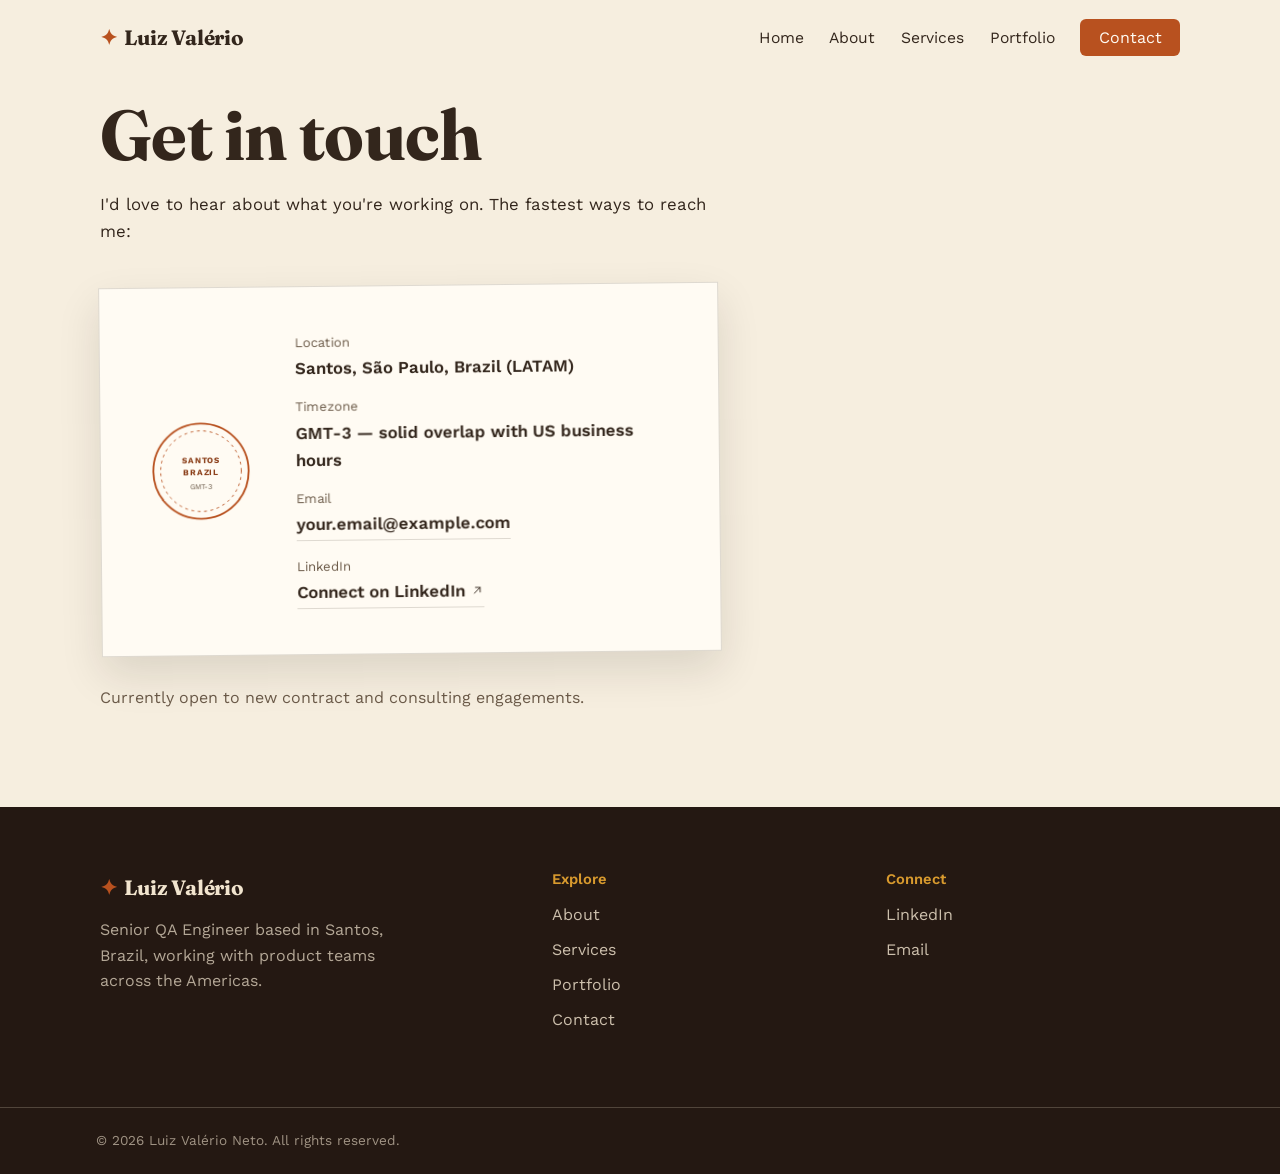
==== contact.html @ 1fc14a44 "Add files via upload" ====
<!DOCTYPE html>
<html lang="en">
<head>
<meta charset="UTF-8">
<meta name="viewport" content="width=device-width, initial-scale=1.0">
<title>Contact — Luiz Valério Neto, Senior QA Engineer</title>
<meta name="description" content="Get in touch with Luiz Valério Neto — Senior QA Engineer based in Santos, Brazil, available for international contracts.">
<meta property="og:title" content="Contact — Luiz Valério Neto">
<meta property="og:description" content="Senior QA Engineer based in Santos, Brazil, available for international contracts.">
<meta property="og:type" content="website">
<link rel="icon" type="image/svg+xml" href="images/favicon.svg">
<link rel="preconnect" href="https://fonts.googleapis.com">
<link rel="preconnect" href="https://fonts.gstatic.com" crossorigin>
<link href="https://fonts.googleapis.com/css2?family=Fraunces:ital,wght@0,400;0,500;0,600;0,700;1,500&family=Work+Sans:wght@400;500;600;700&display=swap" rel="stylesheet">
<link rel="stylesheet" href="css/style.css">
<link rel="stylesheet" href="css/animations.css">
</head>
<body>
<a class="skip-link" href="#main">Skip to content</a>

<header class="site-header">
  <div class="container site-header__inner">
    <a href="index.html" class="logo"><span class="logo__mark">✦</span>Luiz Valério</a>
    <nav class="main-nav" id="mainNav" aria-label="Primary">
      <ul>
        <li><a href="index.html" class="nav-link">Home</a></li>
        <li><a href="about.html" class="nav-link">About</a></li>
        <li><a href="services.html" class="nav-link">Services</a></li>
        <li><a href="portfolio.html" class="nav-link">Portfolio</a></li>
        <!-- Blog link hidden until you're ready to publish. Uncomment to reveal it in the nav:
        <li><a href="blog.html" class="nav-link">Blog</a></li>
        -->
        <li><a href="contact.html" class="nav-cta">Contact</a></li>
      </ul>
    </nav>
    <button class="nav-toggle" id="navToggle" aria-label="Toggle menu" aria-expanded="false">
      <span class="nav-toggle__bar"></span><span class="nav-toggle__bar"></span><span class="nav-toggle__bar"></span>
    </button>
  </div>
</header>

<main id="main">
  <section class="section">
    <div class="container">
      <h1 data-reveal="fade">Get in touch</h1>
      <p class="hero__lede" data-reveal="fade" style="margin-top:1rem;">I'd love to hear about what you're working on. The fastest ways to reach me:</p>

      <div style="margin-top:2.5rem;" data-reveal="fade">
        <div class="postcard">
          <svg class="postcard__postmark" viewBox="0 0 120 120" role="img" aria-label="Santos, Brazil postmark">
            <circle cx="60" cy="60" r="52" fill="none" stroke="var(--rust)" stroke-width="2"/>
            <circle cx="60" cy="60" r="44" fill="none" stroke="var(--rust)" stroke-width="1" stroke-dasharray="3 4"/>
            <text x="60" y="51" text-anchor="middle" font-family="Work Sans, sans-serif" font-size="9" font-weight="700" fill="var(--rust-dark)" letter-spacing="1">SANTOS</text>
            <text x="60" y="64" text-anchor="middle" font-family="Work Sans, sans-serif" font-size="9" font-weight="700" fill="var(--rust-dark)" letter-spacing="1">BRAZIL</text>
            <text x="60" y="80" text-anchor="middle" font-family="Work Sans, sans-serif" font-size="8" fill="var(--ink-soft)">GMT-3</text>
          </svg>
          <div class="postcard__lines">
            <div>
              <span class="postcard__line-label">Location</span>
              <span class="postcard__line-value">Santos, São Paulo, Brazil (LATAM)</span>
            </div>
            <div>
              <span class="postcard__line-label">Timezone</span>
              <span class="postcard__line-value">GMT-3 — solid overlap with US business hours</span>
            </div>
            <div>
              <span class="postcard__line-label">Email</span>
              <a class="postcard__line-value text-link" href="mailto:your.email@example.com">your.email@example.com</a>
            </div>
            <div>
              <span class="postcard__line-label">LinkedIn</span>
              <a class="postcard__line-value text-link" href="https://www.linkedin.com/in/luizvneto/" target="_blank" rel="noopener">Connect on LinkedIn
                <svg class="icon" viewBox="0 0 24 24" width="14" height="14"><path d="M7 17L17 7M9 7h8v8"/></svg>
              </a>
            </div>
          </div>
        </div>

        <p class="text-soft" style="margin-top:2rem;">Currently open to new contract and consulting engagements.</p>
      </div>
    </div>
  </section>
</main>

<footer class="site-footer">
  <div class="container footer__inner">
    <div class="footer__brand">
      <a href="index.html" class="logo"><span class="logo__mark">✦</span>Luiz Valério</a>
      <p>Senior QA Engineer based in Santos, Brazil, working with product teams across the Americas.</p>
    </div>
    <div class="footer__col">
      <h4>Explore</h4>
      <a href="about.html">About</a>
      <a href="services.html">Services</a>
      <a href="portfolio.html">Portfolio</a>
      <a href="contact.html">Contact</a>
    </div>
    <div class="footer__col">
      <h4>Connect</h4>
      <a href="https://www.linkedin.com/in/luizvneto/" target="_blank" rel="noopener">LinkedIn</a>
      <a href="mailto:your.email@example.com">Email</a>
    </div>
  </div>
  <div class="footer__bottom">
    <p>&copy; <span id="year"></span> Luiz Valério Neto. All rights reserved.</p>
  </div>
</footer>

<script src="js/main.js"></script>
</body>
</html>
---- css/style.css ----
/* =================================================================
   Luiz Valério Neto — Senior QA Engineer
   Main stylesheet
   ================================================================= */

:root {
  /* Color */
  --paper: #f6eedf;
  --paper-deep: #efe1c8;
  --surface: #fffbf3;
  --ink: #33261c;
  --ink-soft: #6b5a48;
  --rust: #b8511f;
  --rust-dark: #8a3d17;
  --marigold: #d89a2e;
  --marigold-dark: #8a6415;
  --moss: #5c6b47;
  --espresso: #241812;
  --espresso-text: #f1e4ce;
  --line: rgba(51, 38, 28, 0.16);
  --line-light: rgba(241, 228, 206, 0.22);

  /* Type */
  --font-display: "Fraunces", serif;
  --font-body: "Work Sans", sans-serif;

  /* Layout */
  --container-w: 1160px;
  --radius-sm: 6px;
  --radius-pill: 999px;
  --shadow-soft: 0 18px 40px rgba(36, 24, 18, 0.12);
  --header-h: 76px;
}

/* ---------- Reset ---------- */
*, *::before, *::after { box-sizing: border-box; }
html { scroll-behavior: smooth; }
@media (prefers-reduced-motion: reduce) {
  html { scroll-behavior: auto; }
}
body, h1, h2, h3, h4, p, figure, blockquote { margin: 0; }
ul { list-style: none; margin: 0; padding: 0; }
a { color: inherit; text-decoration: none; }
img, svg { display: block; max-width: 100%; }
button { font: inherit; color: inherit; background: none; border: 0; cursor: pointer; }
input, textarea { font: inherit; }

body {
  background: var(--paper);
  color: var(--ink);
  font-family: var(--font-body);
  font-size: 16px;
  line-height: 1.6;
  -webkit-font-smoothing: antialiased;
}

h1, h2, h3, h4 {
  font-family: var(--font-display);
  font-weight: 600;
  line-height: 1.12;
  color: var(--ink);
}

h1 { font-size: clamp(2.6rem, 5.5vw, 4.4rem); font-weight: 700; letter-spacing: -0.01em; }
h2 { font-size: clamp(1.9rem, 3.6vw, 2.7rem); letter-spacing: -0.005em; }
h3 { font-size: clamp(1.25rem, 2vw, 1.5rem); }

p { max-width: 62ch; }
p.wide { max-width: none; }

.text-soft { color: var(--ink-soft); }

/* Focus visibility */
a:focus-visible, button:focus-visible, .filter-tab:focus-visible {
  outline: 2px solid var(--rust);
  outline-offset: 3px;
  border-radius: 3px;
}

/* Skip link */
.skip-link {
  position: absolute;
  left: 1rem;
  top: -60px;
  background: var(--ink);
  color: var(--paper);
  padding: 0.6rem 1rem;
  border-radius: var(--radius-sm);
  z-index: 999;
  transition: top 0.2s ease;
}
.skip-link:focus { top: 1rem; }

/* ---------- Layout helpers ---------- */
.container {
  max-width: var(--container-w);
  margin-inline: auto;
  padding-inline: clamp(1.25rem, 4vw, 2.5rem);
}

.section {
  padding-block: clamp(3.5rem, 8vw, 6rem);
}
.section--tight { padding-block: clamp(2.5rem, 5vw, 3.5rem); }
.section--alt { background: var(--paper-deep); }
.section--dark { background: var(--espresso); color: var(--espresso-text); }
.section--dark h1, .section--dark h2, .section--dark h3 { color: var(--espresso-text); }
.section--dark .text-soft { color: rgba(241, 228, 206, 0.72); }

.section-head { max-width: 640px; margin-bottom: clamp(2rem, 4vw, 3rem); }
.section-head p { margin-top: 0.85rem; }

.stack { display: flex; flex-direction: column; gap: 1rem; }

/* ---------- Header ---------- */
.site-header {
  position: fixed;
  inset: 0 0 auto 0;
  height: var(--header-h);
  display: flex;
  align-items: center;
  z-index: 100;
  transition: background-color 0.35s ease, box-shadow 0.35s ease, height 0.3s ease;
}
.site-header.is-scrolled {
  background: rgba(246, 238, 223, 0.92);
  backdrop-filter: blur(10px);
  box-shadow: 0 1px 0 var(--line);
  height: 64px;
}
.site-header__inner {
  display: flex;
  align-items: center;
  justify-content: space-between;
  width: 100%;
}

.logo {
  font-family: var(--font-display);
  font-weight: 700;
  font-size: 1.3rem;
  letter-spacing: -0.01em;
  display: inline-flex;
  align-items: center;
  gap: 0.4rem;
}
.logo__mark { color: var(--rust); }

.main-nav ul {
  display: flex;
  align-items: center;
  gap: clamp(1.1rem, 2vw, 2rem);
}
.nav-link {
  position: relative;
  padding-block: 0.3rem;
  font-size: 0.98rem;
}
.nav-link::after {
  content: "";
  position: absolute;
  left: 0; right: 100%;
  bottom: -2px;
  height: 2px;
  background: var(--rust);
  transition: right 0.25s ease;
}
.nav-link:hover::after, .nav-link.is-active::after { right: 0; }
.nav-link.is-active { color: var(--rust-dark); }

.nav-cta {
  background: var(--rust);
  color: var(--surface) !important;
  padding: 0.55rem 1.15rem;
  border-radius: var(--radius-sm);
  transition: background-color 0.25s ease, transform 0.25s ease;
}
.nav-cta::after { display: none; }
.nav-cta:hover { background: var(--rust-dark); transform: translateY(-1px); }

.nav-toggle {
  display: none;
  flex-direction: column;
  gap: 5px;
  padding: 0.5rem;
  z-index: 110;
}
.nav-toggle__bar {
  width: 24px; height: 2px;
  background: var(--ink);
  transition: transform 0.3s ease, opacity 0.3s ease;
}
body.nav-open .nav-toggle__bar:nth-child(1) { transform: translateY(7px) rotate(45deg); }
body.nav-open .nav-toggle__bar:nth-child(2) { opacity: 0; }
body.nav-open .nav-toggle__bar:nth-child(3) { transform: translateY(-7px) rotate(-45deg); }

@media (max-width: 900px) {
  .nav-toggle { display: flex; }
  .main-nav {
    position: fixed;
    inset: 0;
    background: var(--paper-deep);
    transform: translateX(100%);
    transition: transform 0.35s ease;
    padding-top: var(--header-h);
  }
  body.nav-open .main-nav { transform: translateX(0); }
  .main-nav ul {
    flex-direction: column;
    align-items: flex-start;
    padding: 2rem clamp(1.25rem, 4vw, 2.5rem);
    gap: 1.6rem;
  }
  .nav-link { font-size: 1.3rem; }
  .nav-cta { margin-top: 0.5rem; }
}

/* ---------- Buttons ---------- */
.btn {
  position: relative;
  display: inline-flex;
  align-items: center;
  gap: 0.5rem;
  padding: 0.85rem 1.6rem;
  border-radius: var(--radius-sm);
  font-weight: 600;
  font-size: 0.98rem;
  overflow: hidden;
  isolation: isolate;
}
.btn--primary {
  background: var(--rust);
  color: var(--surface);
}
.btn--primary::before {
  content: "";
  position: absolute;
  inset: 0;
  background: var(--rust-dark);
  transform: translateX(-101%);
  transition: transform 0.3s ease;
  z-index: -1;
}
.btn--primary:hover::before { transform: translateX(0); }

.btn--outline {
  border: 1.5px solid var(--ink);
  color: var(--ink);
}
.btn--outline::before {
  content: "";
  position: absolute;
  inset: 0;
  background: var(--ink);
  transform: translateX(-101%);
  transition: transform 0.3s ease;
  z-index: -1;
}
.btn--outline:hover { color: var(--paper); }
.btn--outline:hover::before { transform: translateX(0); }

.btn--outline-light {
  border: 1.5px solid rgba(241, 228, 206, 0.55);
  color: var(--espresso-text);
}
.btn--outline-light::before {
  content: "";
  position: absolute;
  inset: 0;
  background: var(--espresso-text);
  transform: translateX(-101%);
  transition: transform 0.3s ease;
  z-index: -1;
}
.btn--outline-light:hover { color: var(--espresso); }
.btn--outline-light:hover::before { transform: translateX(0); }

.btn-row { display: flex; flex-wrap: wrap; gap: 0.9rem; }

.text-link {
  display: inline-flex;
  align-items: center;
  gap: 0.35rem;
  font-weight: 600;
  border-bottom: 1.5px solid var(--line);
  padding-bottom: 2px;
  transition: border-color 0.2s ease, color 0.2s ease;
}
.text-link:hover { border-color: var(--rust); color: var(--rust-dark); }
.text-link svg { width: 14px; height: 14px; }

/* ---------- Icons ---------- */
.icon {
  width: 22px;
  height: 22px;
  stroke: currentColor;
  fill: none;
  stroke-width: 1.6;
  stroke-linecap: round;
  stroke-linejoin: round;
  flex-shrink: 0;
}

/* ---------- Hero ---------- */
.hero {
  position: relative;
  padding-top: calc(var(--header-h) + clamp(2rem, 6vw, 4rem));
  padding-bottom: clamp(3rem, 7vw, 5rem);
  overflow: hidden;
}
.hero__inner {
  display: grid;
  grid-template-columns: 1.05fr 0.95fr;
  gap: clamp(2rem, 5vw, 4rem);
  align-items: center;
}
@media (max-width: 860px) {
  .hero__inner { grid-template-columns: 1fr; }
  .hero__visual { order: -1; max-width: 280px; margin-inline: auto; }
}

.hero__role {
  font-family: var(--font-display);
  font-weight: 500;
  font-style: italic;
  font-size: clamp(1.3rem, 2.4vw, 1.7rem);
  color: var(--rust-dark);
  margin-top: 0.35rem;
}
.hero__tagline-row {
  margin-top: 1.4rem;
  font-size: clamp(1.05rem, 1.6vw, 1.25rem);
  min-height: 1.6em;
  color: var(--ink-soft);
}
.hero__caret {
  display: inline-block;
  width: 2px;
  margin-left: 2px;
  background: var(--rust);
  animation: caretBlink 1s steps(1) infinite;
}
.hero__lede { margin-top: 1.4rem; font-size: 1.05rem; }
.hero__actions { margin-top: 2.2rem; }

.hero__visual {
  position: relative;
  aspect-ratio: 1 / 1;
  display: flex;
  align-items: center;
  justify-content: center;
}
.leaves {
  position: absolute;
  inset: -10% -10% -10% -10%;
  pointer-events: none;
  z-index: 0;
}
.leaf {
  position: absolute;
  top: 0;
  border-radius: 0 60% 0 60%;
  opacity: 0;
  animation-name: leafFall;
  animation-timing-function: linear;
  animation-iteration-count: infinite;
}

.stamp-wrapper {
  position: relative;
  z-index: 1;
  width: min(300px, 82%);
  animation: stampFloat 6s ease-in-out infinite;
}
.stamp { width: 100%; height: auto; overflow: visible; }
.stamp-ring {
  transform-origin: 110px 110px;
  animation: stampSpin 60s linear infinite;
}
.stamp-outer-ring { fill: none; stroke: var(--rust); stroke-width: 1.4; opacity: 0.75; }
.stamp-inner-ring { fill: none; stroke: var(--rust); stroke-width: 3; }
.stamp-ring-text {
  font-family: var(--font-body);
  font-size: 11.5px;
  font-weight: 600;
  letter-spacing: 1px;
  fill: var(--rust-dark);
}
.stamp-ticks line { stroke: var(--rust); stroke-width: 3; stroke-linecap: round; }
.stamp-check { fill: none; stroke: var(--rust-dark); stroke-width: 8; stroke-linecap: round; stroke-linejoin: round; }

/* ---------- Fact strip ---------- */
.fact-strip {
  display: flex;
  flex-wrap: wrap;
  border-top: 1px solid var(--line);
  border-bottom: 1px solid var(--line);
}
.fact-strip__item {
  flex: 1 1 220px;
  padding: 1.4rem clamp(1rem, 2vw, 1.8rem);
  border-left: 1px solid var(--line);
  font-size: 0.98rem;
}
.fact-strip__item:first-child { border-left: none; }
@media (max-width: 640px) {
  .fact-strip__item { border-left: none; border-top: 1px solid var(--line); }
  .fact-strip__item:first-child { border-top: none; }
}

/* ---------- Ledger rows ---------- */
.ledger { border-top: 1px solid var(--line); }
.ledger-row {
  display: flex;
  gap: 1.4rem;
  padding-block: 1.9rem;
  border-bottom: 1px solid var(--line);
  align-items: flex-start;
}
.ledger-row__icon {
  flex-shrink: 0;
  width: 46px;
  height: 46px;
  border-radius: 50%;
  background: var(--paper-deep);
  display: flex;
  align-items: center;
  justify-content: center;
  color: var(--rust-dark);
}
.section--dark .ledger-row__icon { background: rgba(241, 228, 206, 0.1); color: var(--marigold); }
.section--dark .ledger { border-color: var(--line-light); }
.section--dark .ledger-row { border-color: var(--line-light); }
.ledger-row__content h3 { margin-bottom: 0.35rem; }
.ledger-row__meta { color: var(--ink-soft); font-size: 0.95rem; margin-top: 0.2rem; }
.ledger-row__underline {
  display: block;
  height: 1px;
  background: var(--rust);
  width: 0;
  margin-top: 0.6rem;
  transition: width 0.7s ease;
}
[data-reveal].is-in .ledger-row__underline { width: 46px; }

/* ---------- Tag cloud ---------- */
.tag-cloud { display: flex; flex-wrap: wrap; gap: 0.65rem; }
.tag {
  display: inline-flex;
  align-items: center;
  padding: 0.55rem 1.05rem;
  border-radius: var(--radius-pill);
  font-size: 0.92rem;
  font-weight: 600;
  border: 1px solid transparent;
}
.tag:nth-child(3n+1) { color: var(--rust-dark); background: rgba(184, 81, 31, 0.1); border-color: rgba(184, 81, 31, 0.28); }
.tag:nth-child(3n+2) { color: var(--marigold-dark); background: rgba(216, 154, 46, 0.14); border-color: rgba(216, 154, 46, 0.3); }
.tag:nth-child(3n) { color: var(--moss); background: rgba(92, 107, 71, 0.12); border-color: rgba(92, 107, 71, 0.3); }

/* ---------- Index cards (services / portfolio) ---------- */
.card-grid {
  display: grid;
  grid-template-columns: repeat(auto-fit, minmax(260px, 1fr));
  gap: 1.4rem;
}
.index-card {
  position: relative;
  background: var(--surface);
  border: 1px solid var(--line);
  border-top: 3px solid var(--rust);
  padding: 1.8rem 1.6rem;
  transition: transform 0.3s ease, box-shadow 0.3s ease;
  overflow: hidden;
}
.index-card::before {
  content: "";
  position: absolute;
  top: 0; right: 0;
  width: 0; height: 0;
  border-style: solid;
  border-width: 0 22px 22px 0;
  border-color: transparent var(--paper-deep) transparent transparent;
  transition: border-color 0.3s ease;
}
.index-card:hover {
  transform: translateY(-4px);
  box-shadow: var(--shadow-soft);
}
.index-card:nth-child(3n+2) { border-top-color: var(--marigold); }
.index-card:nth-child(3n) { border-top-color: var(--moss); }
.index-card__icon { color: var(--rust-dark); margin-bottom: 1rem; }
.index-card__title { margin-bottom: 0.6rem; }
.index-card__meta {
  margin-top: 1rem;
  padding-top: 0.9rem;
  border-top: 1px dashed var(--line);
  font-size: 0.88rem;
  color: var(--ink-soft);
}
.index-card--placeholder {
  border-top-style: dashed;
  border-top-width: 3px;
  background: rgba(255, 251, 243, 0.5);
}
.index-card--placeholder .index-card__title { color: var(--ink-soft); }

/* ---------- Engagement models ---------- */
.model-grid { display: grid; grid-template-columns: repeat(auto-fit, minmax(220px, 1fr)); gap: 1.2rem; }
.model {
  padding: 1.5rem;
  border: 1px solid var(--line);
  border-radius: var(--radius-sm);
  background: var(--paper-deep);
}
.model h3 { margin-bottom: 0.5rem; }

/* ---------- Filter bar (portfolio) ---------- */
.filter-bar { display: flex; flex-wrap: wrap; gap: 0.5rem; margin-bottom: 2rem; }
.filter-tab {
  padding: 0.55rem 1.1rem 0.5rem;
  border: 1px solid var(--line);
  border-bottom: none;
  border-radius: 6px 6px 0 0;
  background: var(--paper-deep);
  font-size: 0.92rem;
  font-weight: 600;
  transform: translateY(2px);
  transition: transform 0.2s ease, background-color 0.2s ease, color 0.2s ease;
}
.filter-tab:hover { color: var(--rust-dark); }
.filter-tab.is-active {
  background: var(--surface);
  border-color: var(--line);
  transform: translateY(0);
  color: var(--rust-dark);
  box-shadow: 0 -2px 0 var(--rust) inset;
}
.portfolio-grid { border-top: 1px solid var(--line); padding-top: 2rem; }
.project-card { display: none; }
.project-card.is-visible { display: block; }

/* ---------- Timeline (about) ---------- */
.timeline { position: relative; padding-left: 2.2rem; }
.timeline::before {
  content: "";
  position: absolute;
  left: 6px; top: 6px; bottom: 6px;
  width: 2px;
  background: var(--line);
}
.timeline-item { position: relative; padding-bottom: 2.1rem; }
.timeline-item:last-child { padding-bottom: 0; }
.timeline-item::before {
  content: "";
  position: absolute;
  left: -2.2rem;
  top: 5px;
  width: 14px; height: 14px;
  border-radius: 50%;
  background: var(--paper);
  border: 2px solid var(--rust);
}
.timeline-item__year { color: var(--rust-dark); font-weight: 700; font-size: 0.92rem; }
.timeline-item__title { margin-top: 0.2rem; }
.timeline-item__meta { color: var(--ink-soft); font-size: 0.95rem; margin-top: 0.15rem; }

/* ---------- Pull quote ---------- */
.pull-quote {
  font-family: var(--font-display);
  font-style: italic;
  font-weight: 500;
  font-size: clamp(1.4rem, 2.6vw, 1.9rem);
  line-height: 1.4;
  border-left: 3px solid var(--rust);
  padding-left: 1.5rem;
  max-width: 46ch;
  color: var(--ink);
}

/* ---------- Torn edge divider ---------- */
.torn-edge {
  height: 44px;
  background: var(--espresso);
  clip-path: polygon(0% 100%,0% 42%,4% 68%,9% 22%,14% 58%,19% 16%,24% 62%,29% 26%,34% 70%,39% 12%,44% 52%,49% 20%,54% 66%,59% 30%,64% 56%,69% 18%,74% 62%,79% 24%,84% 70%,89% 20%,94% 56%,100% 34%,100% 100%);
}

/* ---------- CTA band ---------- */
.cta-band { text-align: center; }
.cta-band h2 { max-width: 20ch; margin-inline: auto; }
.cta-band p { margin: 1rem auto 0; }
.cta-band .btn-row { justify-content: center; margin-top: 1.8rem; }

/* ---------- Postcard (contact) ---------- */
.postcard {
  background: var(--surface);
  border: 1px solid var(--line);
  box-shadow: var(--shadow-soft);
  padding: clamp(1.8rem, 4vw, 2.8rem);
  max-width: 620px;
  transform: rotate(-0.6deg);
  display: grid;
  grid-template-columns: auto 1fr;
  gap: clamp(1.5rem, 4vw, 2.5rem);
  align-items: center;
}
@media (max-width: 560px) {
  .postcard { grid-template-columns: 1fr; text-align: left; }
  .postcard__postmark { margin: 0 auto; }
}
.postcard__postmark { width: 110px; }
.postcard__lines { display: flex; flex-direction: column; gap: 0.9rem; }
.postcard__line-label { display: block; font-size: 0.82rem; color: var(--ink-soft); margin-bottom: 0.15rem; }
.postcard__line-value { font-size: 1.05rem; font-weight: 600; }

/* ---------- Blog ---------- */
.blog-empty {
  border: 1px dashed var(--line);
  padding: 2.4rem;
  text-align: center;
  border-radius: var(--radius-sm);
}
.blog-template-card {
  border: 1px dashed var(--rust);
  padding: 1.6rem;
  margin-top: 2rem;
  display: flex;
  align-items: center;
  justify-content: space-between;
  gap: 1rem;
  flex-wrap: wrap;
  background: rgba(184, 81, 31, 0.05);
}

/* ---------- Article (blog post) ---------- */
.article-meta { display: flex; gap: 0.6rem; flex-wrap: wrap; margin-bottom: 1.2rem; }
.article-header { max-width: 68ch; }
.article-body { max-width: 68ch; margin-top: 2.2rem; }
.article-body p { margin-bottom: 1.3rem; }
.article-body p:first-of-type::first-letter {
  font-family: var(--font-display);
  font-weight: 700;
  font-size: 3.4em;
  float: left;
  line-height: 0.85;
  padding-right: 0.12em;
  padding-top: 0.05em;
  color: var(--rust);
}
.article-body h2 { margin: 2.2rem 0 1rem; font-size: 1.5rem; }
.article-body blockquote {
  font-family: var(--font-display);
  font-style: italic;
  font-size: 1.25rem;
  border-left: 3px solid var(--rust);
  padding-left: 1.3rem;
  margin: 1.8rem 0;
  color: var(--ink);
}
.article-image-placeholder {
  aspect-ratio: 16 / 9;
  background: linear-gradient(135deg, var(--paper-deep), var(--surface));
  border: 1px dashed var(--line);
  display: flex;
  align-items: center;
  justify-content: center;
  color: var(--ink-soft);
  font-size: 0.9rem;
  margin: 2rem 0;
}

/* ---------- Footer ---------- */
.site-footer { background: var(--espresso); color: var(--espresso-text); }
.footer__inner {
  display: grid;
  grid-template-columns: 1.4fr 1fr 1fr;
  gap: 2.5rem;
  padding-block: clamp(3rem, 6vw, 4rem);
}
@media (max-width: 640px) {
  .footer__inner { grid-template-columns: 1fr; gap: 2rem; }
}
.footer__brand p { margin-top: 0.8rem; color: rgba(241, 228, 206, 0.7); max-width: 32ch; }
.footer__col h4 { font-family: var(--font-body); font-size: 0.92rem; font-weight: 600; margin-bottom: 0.9rem; color: var(--marigold); }
.footer__col a, .footer__col span { display: block; color: rgba(241, 228, 206, 0.82); margin-bottom: 0.6rem; }
.footer__col a:hover { color: var(--marigold); }
.footer__bottom {
  border-top: 1px solid var(--line-light);
  padding-block: 1.4rem;
  font-size: 0.85rem;
  color: rgba(241, 228, 206, 0.6);
  text-align: center;
}

/* ---------- Utility: staggered children ---------- */
.stagger > *:nth-child(1) { transition-delay: 0ms; }
.stagger > *:nth-child(2) { transition-delay: 70ms; }
.stagger > *:nth-child(3) { transition-delay: 140ms; }
.stagger > *:nth-child(4) { transition-delay: 210ms; }
.stagger > *:nth-child(5) { transition-delay: 280ms; }
.stagger > *:nth-child(6) { transition-delay: 350ms; }
.stagger > *:nth-child(7) { transition-delay: 420ms; }
.stagger > *:nth-child(8) { transition-delay: 490ms; }
---- css/animations.css ----
/* =================================================================
   Animations — keyframes + scroll-reveal states
   All continuous/decorative motion is skipped under prefers-reduced-motion.
   ================================================================= */

/* ---------- Hero load-in sequence (the one big orchestrated moment) ---------- */
@keyframes heroRise {
  from { opacity: 0; transform: translateY(16px); }
  to { opacity: 1; transform: translateY(0); }
}
.hero__role      { animation: heroRise 0.7s cubic-bezier(.22,.8,.32,1) 0.05s both; }
.hero__tagline-row { animation: heroRise 0.7s cubic-bezier(.22,.8,.32,1) 0.18s both; }
.hero__lede      { animation: heroRise 0.7s cubic-bezier(.22,.8,.32,1) 0.30s both; }
.hero__actions   { animation: heroRise 0.7s cubic-bezier(.22,.8,.32,1) 0.42s both; }
.hero__name      { animation: heroRise 0.8s cubic-bezier(.22,.8,.32,1) both; }

@keyframes caretBlink {
  0%, 45% { opacity: 1; }
  50%, 100% { opacity: 0; }
}

/* Quality stamp: drop-in + idle float + continuous ring spin */
@keyframes stampDrop {
  0%   { opacity: 0; transform: scale(1.5) rotate(-26deg); }
  100% { opacity: 1; transform: scale(1) rotate(-8deg); }
}
.stamp { animation: stampDrop 0.9s cubic-bezier(.34,1.56,.64,1) 0.15s both; }

@keyframes stampFloat {
  0%, 100% { transform: translateY(0); }
  50% { transform: translateY(-8px); }
}

@keyframes stampSpin {
  from { transform: rotate(0deg); }
  to   { transform: rotate(360deg); }
}

/* Falling leaves */
@keyframes leafFall {
  0%   { transform: translate3d(0, -12%, 0) rotate(0deg); opacity: 0; }
  8%   { opacity: 0.85; }
  92%  { opacity: 0.75; }
  100% { transform: translate3d(var(--drift, 30px), var(--fall, 640px), 0) rotate(300deg); opacity: 0; }
}

/* ---------- Scroll reveal ---------- */
[data-reveal] {
  opacity: 0;
  transition: opacity 0.7s ease, transform 0.7s ease;
}
[data-reveal="fade"] { transform: translateY(22px); }
[data-reveal="scale"] { transform: scale(0.92) translateY(10px); }
[data-reveal="side"] { transform: translateX(-24px); }

[data-reveal].is-in {
  opacity: 1;
  transform: none;
}

/* ---------- Reduced motion ---------- */
@media (prefers-reduced-motion: reduce) {
  .hero__role, .hero__tagline-row, .hero__lede, .hero__actions, .hero__name,
  .stamp, .stamp-ring, .stamp-wrapper, .leaf {
    animation: none !important;
  }
  [data-reveal] {
    opacity: 1;
    transform: none;
    transition: none;
  }
  .hero__caret { animation: none; opacity: 1; }
}
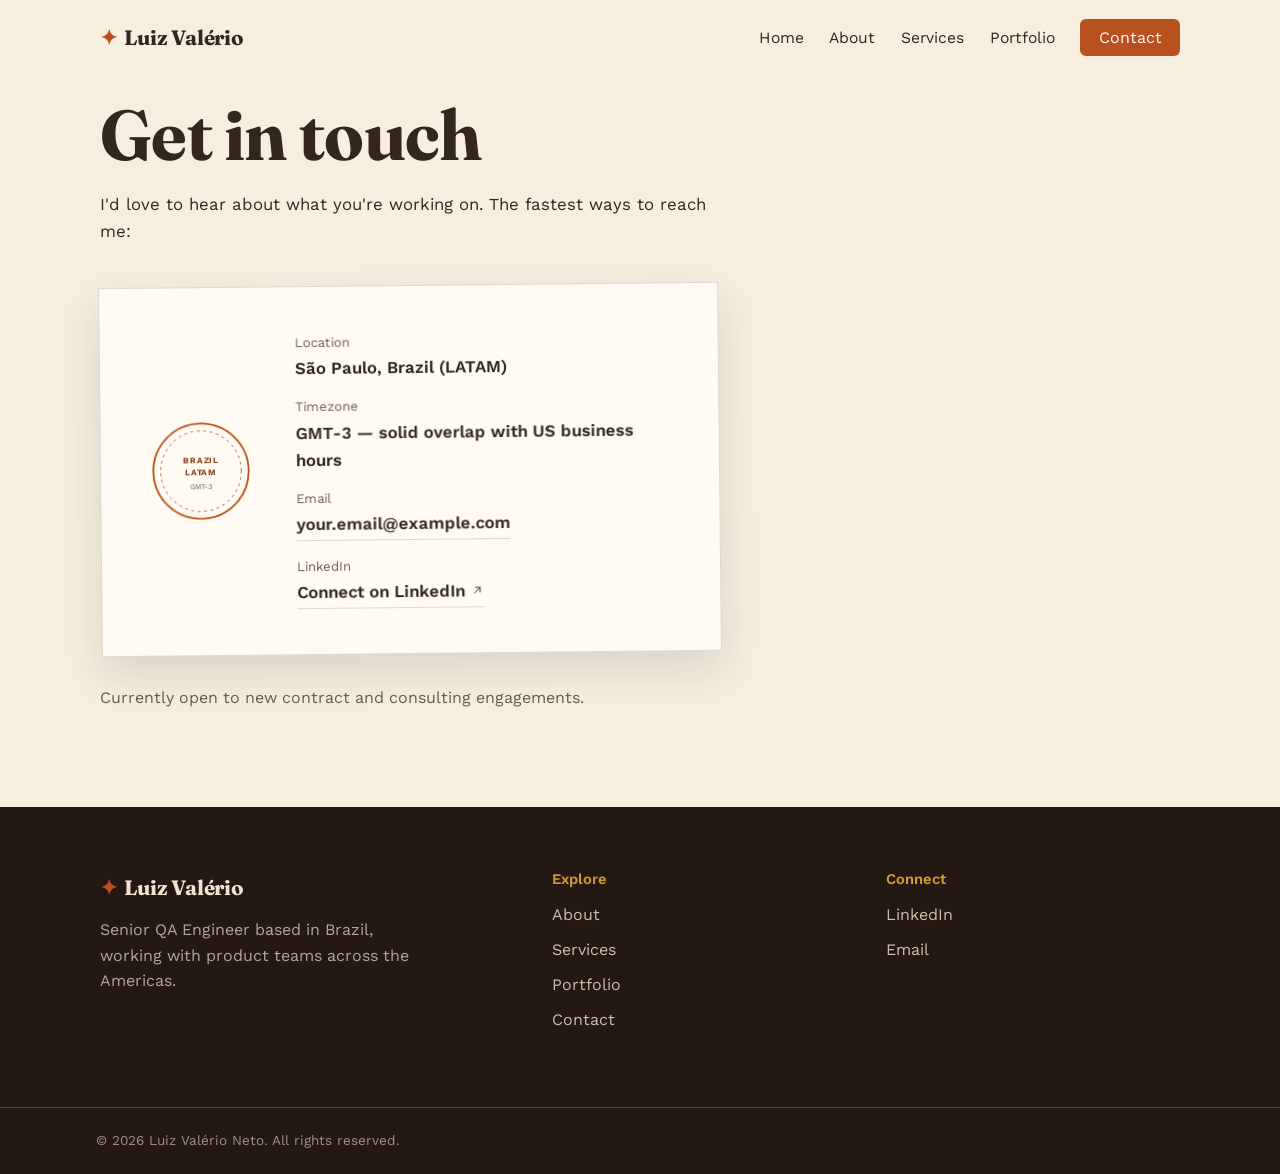
==== commit b5ab659a: "Update contact.html Remove specific locations mentions" ====
--- a/contact.html
+++ b/contact.html
@@ -4,9 +4,9 @@
 <meta charset="UTF-8">
 <meta name="viewport" content="width=device-width, initial-scale=1.0">
 <title>Contact — Luiz Valério Neto, Senior QA Engineer</title>
-<meta name="description" content="Get in touch with Luiz Valério Neto — Senior QA Engineer based in Santos, Brazil, available for international contracts.">
+<meta name="description" content="Get in touch with Luiz Valério Neto — Senior QA Engineer based in Brazil, available for international contracts.">
 <meta property="og:title" content="Contact — Luiz Valério Neto">
-<meta property="og:description" content="Senior QA Engineer based in Santos, Brazil, available for international contracts.">
+<meta property="og:description" content="Senior QA Engineer based in Brazil, available for international contracts.">
 <meta property="og:type" content="website">
 <link rel="icon" type="image/svg+xml" href="images/favicon.svg">
 <link rel="preconnect" href="https://fonts.googleapis.com">
@@ -47,17 +47,17 @@
 
       <div style="margin-top:2.5rem;" data-reveal="fade">
         <div class="postcard">
-          <svg class="postcard__postmark" viewBox="0 0 120 120" role="img" aria-label="Santos, Brazil postmark">
+          <svg class="postcard__postmark" viewBox="0 0 120 120" role="img" aria-label="Brazil postmark">
             <circle cx="60" cy="60" r="52" fill="none" stroke="var(--rust)" stroke-width="2"/>
             <circle cx="60" cy="60" r="44" fill="none" stroke="var(--rust)" stroke-width="1" stroke-dasharray="3 4"/>
-            <text x="60" y="51" text-anchor="middle" font-family="Work Sans, sans-serif" font-size="9" font-weight="700" fill="var(--rust-dark)" letter-spacing="1">SANTOS</text>
-            <text x="60" y="64" text-anchor="middle" font-family="Work Sans, sans-serif" font-size="9" font-weight="700" fill="var(--rust-dark)" letter-spacing="1">BRAZIL</text>
+            <text x="60" y="51" text-anchor="middle" font-family="Work Sans, sans-serif" font-size="9" font-weight="700" fill="var(--rust-dark)" letter-spacing="1">BRAZIL</text>
+            <text x="60" y="64" text-anchor="middle" font-family="Work Sans, sans-serif" font-size="9" font-weight="700" fill="var(--rust-dark)" letter-spacing="1">LATAM</text>
             <text x="60" y="80" text-anchor="middle" font-family="Work Sans, sans-serif" font-size="8" fill="var(--ink-soft)">GMT-3</text>
           </svg>
           <div class="postcard__lines">
             <div>
               <span class="postcard__line-label">Location</span>
-              <span class="postcard__line-value">Santos, São Paulo, Brazil (LATAM)</span>
+              <span class="postcard__line-value">São Paulo, Brazil (LATAM)</span>
             </div>
             <div>
               <span class="postcard__line-label">Timezone</span>
@@ -86,7 +86,7 @@
   <div class="container footer__inner">
     <div class="footer__brand">
       <a href="index.html" class="logo"><span class="logo__mark">✦</span>Luiz Valério</a>
-      <p>Senior QA Engineer based in Santos, Brazil, working with product teams across the Americas.</p>
+      <p>Senior QA Engineer based in Brazil, working with product teams across the Americas.</p>
     </div>
     <div class="footer__col">
       <h4>Explore</h4>
